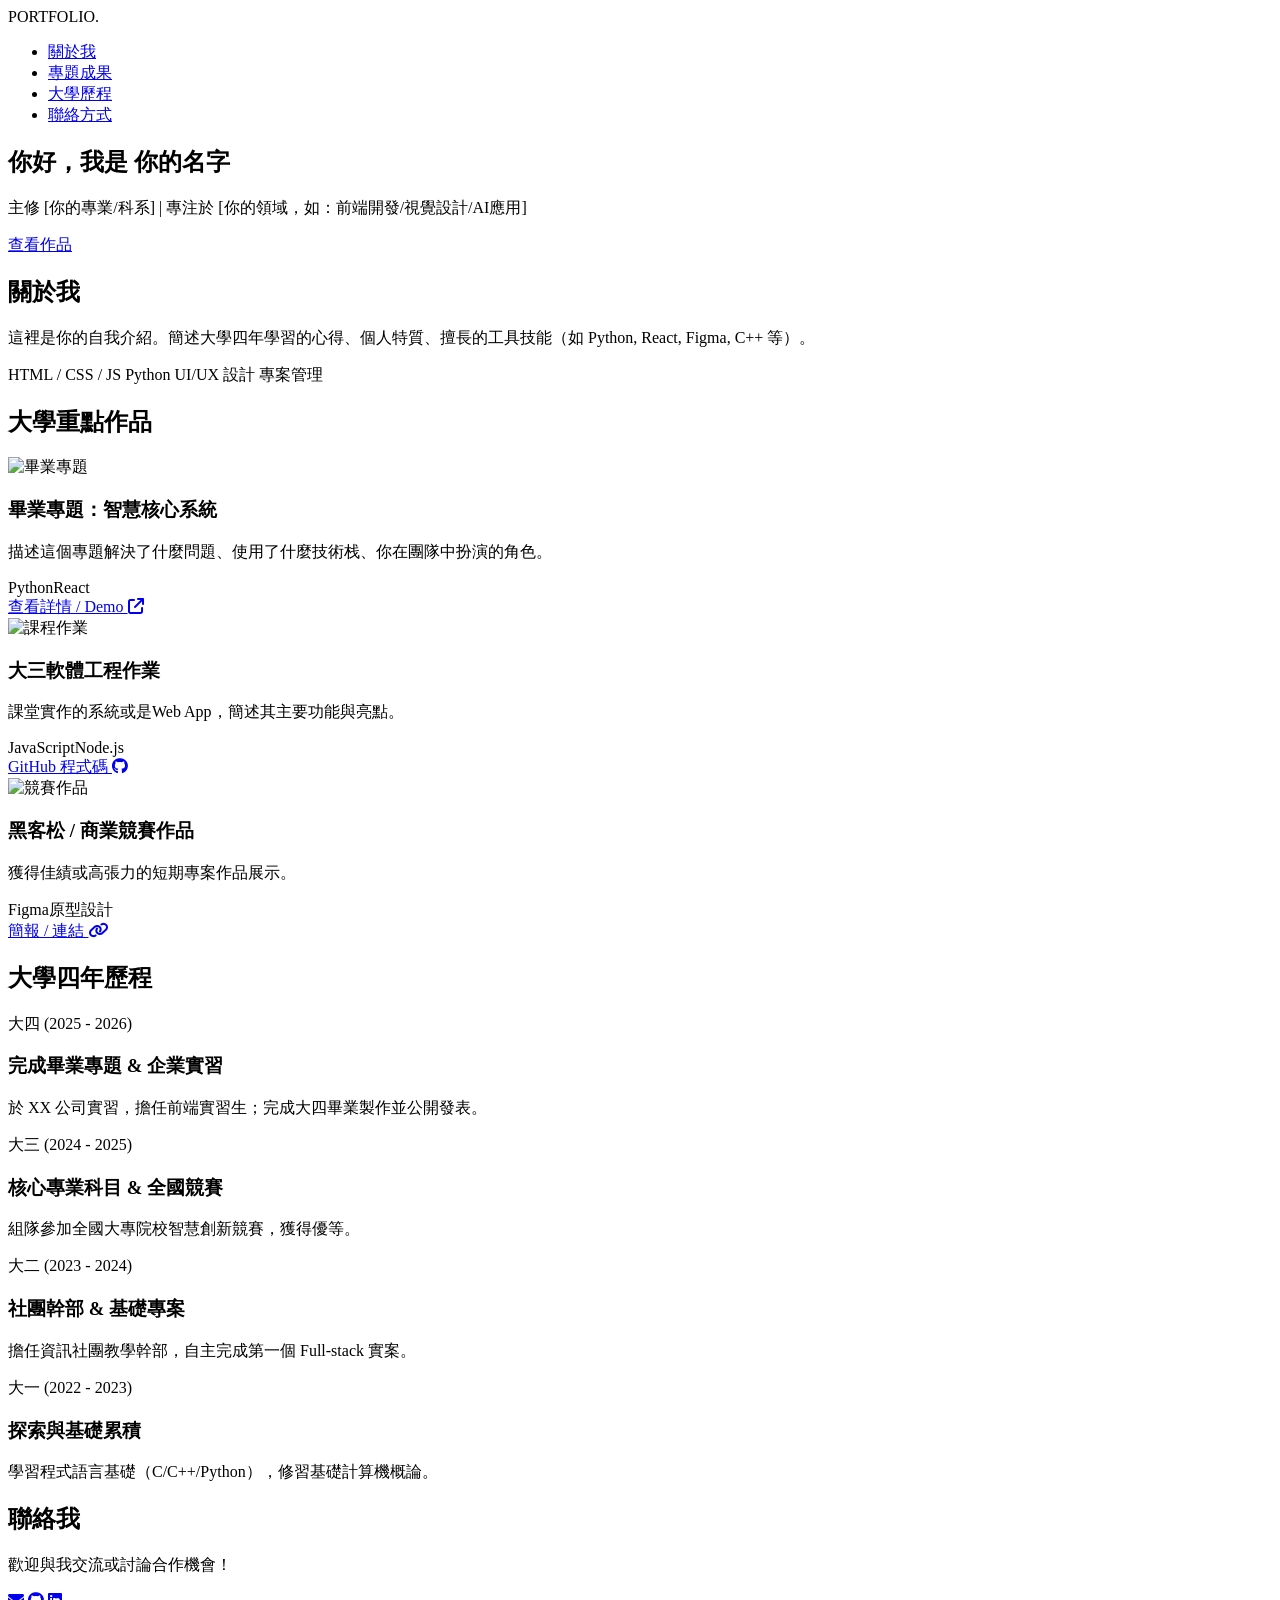
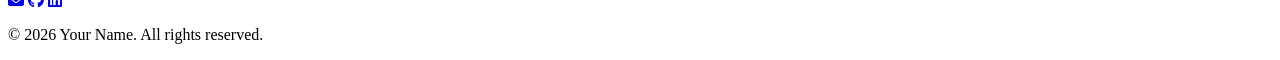
==== index.html @ fae8f598 "Add files via upload" ====
<!DOCTYPE html>
<html lang="zh-Hant">
<head>
  <meta charset="UTF-8">
  <meta name="viewport" content="width=device-width, initial-scale=1.0">
  <title>個人作品集 | Your Name</title>
  <link rel="stylesheet" href="style.css">
  <!-- 引入 FontAwesome 圖示庫 -->
  <link rel="stylesheet" href="https://cdnjs.cloudflare.com/ajax/libs/font-awesome/6.4.0/css/all.min.css">
</head>
<body>

  <!-- 導覽列 -->
  <nav class="navbar">
    <div class="logo">PORTFOLIO.</div>
    <ul class="nav-links">
      <li><a href="#about">關於我</a></li>
      <li><a href="#projects">專題成果</a></li>
      <li><a href="#timeline">大學歷程</a></li>
      <li><a href="#contact">聯絡方式</a></li>
    </ul>
  </nav>

  <!-- Hero 主頁面 -->
  <section id="hero">
    <div class="hero-content">
      <h1>你好，我是 <span class="highlight">你的名字</span></h1>
      <p>主修 [你的專業/科系] | 專注於 [你的領域，如：前端開發/視覺設計/AI應用]</p>
      <a href="#projects" class="btn">查看作品</a>
    </div>
  </section>

  <!-- 關於我 -->
  <section id="about" class="section">
    <h2>關於我</h2>
    <div class="about-container">
      <div class="about-text">
        <p>這裡是你的自我介紹。簡述大學四年學習的心得、個人特質、擅長的工具技能（如 Python, React, Figma, C++ 等）。</p>
        <div class="skills">
          <span class="skill-tag">HTML / CSS / JS</span>
          <span class="skill-tag">Python</span>
          <span class="skill-tag">UI/UX 設計</span>
          <span class="skill-tag">專案管理</span>
        </div>
      </div>
    </div>
  </section>

  <!-- 專題與成果展覽 (Card 樣式) -->
  <section id="projects" class="section bg-light">
    <h2>大學重點作品</h2>
    <div class="project-grid">

      <!-- 作品卡片 1 -->
      <div class="project-card">
        <img src="https://via.placeholder.com/400x250" alt="畢業專題">
        <div class="project-info">
          <h3>畢業專題：智慧核心系統</h3>
          <p>描述這個專題解決了什麼問題、使用了什麼技術栈、你在團隊中扮演的角色。</p>
          <div class="card-tags">
            <span>Python</span><span>React</span>
          </div>
          <a href="#" target="_blank" class="card-link">查看詳情 / Demo <i class="fa-solid fa-arrow-up-right-from-square"></i></a>
        </div>
      </div>

      <!-- 作品卡片 2 -->
      <div class="project-card">
        <img src="https://via.placeholder.com/400x250" alt="課程作業">
        <div class="project-info">
          <h3>大三軟體工程作業</h3>
          <p>課堂實作的系統或是Web App，簡述其主要功能與亮點。</p>
          <div class="card-tags">
            <span>JavaScript</span><span>Node.js</span>
          </div>
          <a href="#" target="_blank" class="card-link">GitHub 程式碼 <i class="fa-brands fa-github"></i></a>
        </div>
      </div>

      <!-- 作品卡片 3 -->
      <div class="project-card">
        <img src="https://via.placeholder.com/400x250" alt="競賽作品">
        <div class="project-info">
          <h3>黑客松 / 商業競賽作品</h3>
          <p>獲得佳績或高張力的短期專案作品展示。</p>
          <div class="card-tags">
            <span>Figma</span><span>原型設計</span>
          </div>
          <a href="#" target="_blank" class="card-link">簡報 / 連結 <i class="fa-solid fa-link"></i></a>
        </div>
      </div>

    </div>
  </section>

  <!-- 四年歷程 (時間軸) -->
  <section id="timeline" class="section">
    <h2>大學四年歷程</h2>
    <div class="timeline-container">
      <div class="timeline-item">
        <div class="timeline-date">大四 (2025 - 2026)</div>
        <div class="timeline-content">
          <h3>完成畢業專題 & 企業實習</h3>
          <p>於 XX 公司實習，擔任前端實習生；完成大四畢業製作並公開發表。</p>
        </div>
      </div>
      <div class="timeline-item">
        <div class="timeline-date">大三 (2024 - 2025)</div>
        <div class="timeline-content">
          <h3>核心專業科目 & 全國競賽</h3>
          <p>組隊參加全國大專院校智慧創新競賽，獲得優等。</p>
        </div>
      </div>
      <div class="timeline-item">
        <div class="timeline-date">大二 (2023 - 2024)</div>
        <div class="timeline-content">
          <h3>社團幹部 & 基礎專案</h3>
          <p>擔任資訊社團教學幹部，自主完成第一個 Full-stack 實案。</p>
        </div>
      </div>
      <div class="timeline-item">
        <div class="timeline-date">大一 (2022 - 2023)</div>
        <div class="timeline-content">
          <h3>探索與基礎累積</h3>
          <p>學習程式語言基礎（C/C++/Python），修習基礎計算機概論。</p>
        </div>
      </div>
    </div>
  </section>

  <!-- 聯絡頁尾 -->
  <footer id="contact">
    <h2>聯絡我</h2>
    <p>歡迎與我交流或討論合作機會！</p>
    <div class="social-links">
      <a href="mailto:your.email@example.com"><i class="fa-solid fa-envelope"></i></a>
      <a href="https://github.com/yourusername" target="_blank"><i class="fa-brands fa-github"></i></a>
      <a href="https://linkedin.com/in/yourusername" target="_blank"><i class="fa-brands fa-linkedin"></i></a>
    </div>
    <p class="copyright">&copy; 2026 Your Name. All rights reserved.</p>
  </footer>

  <script src="script.js"></script>
</body>
</html>
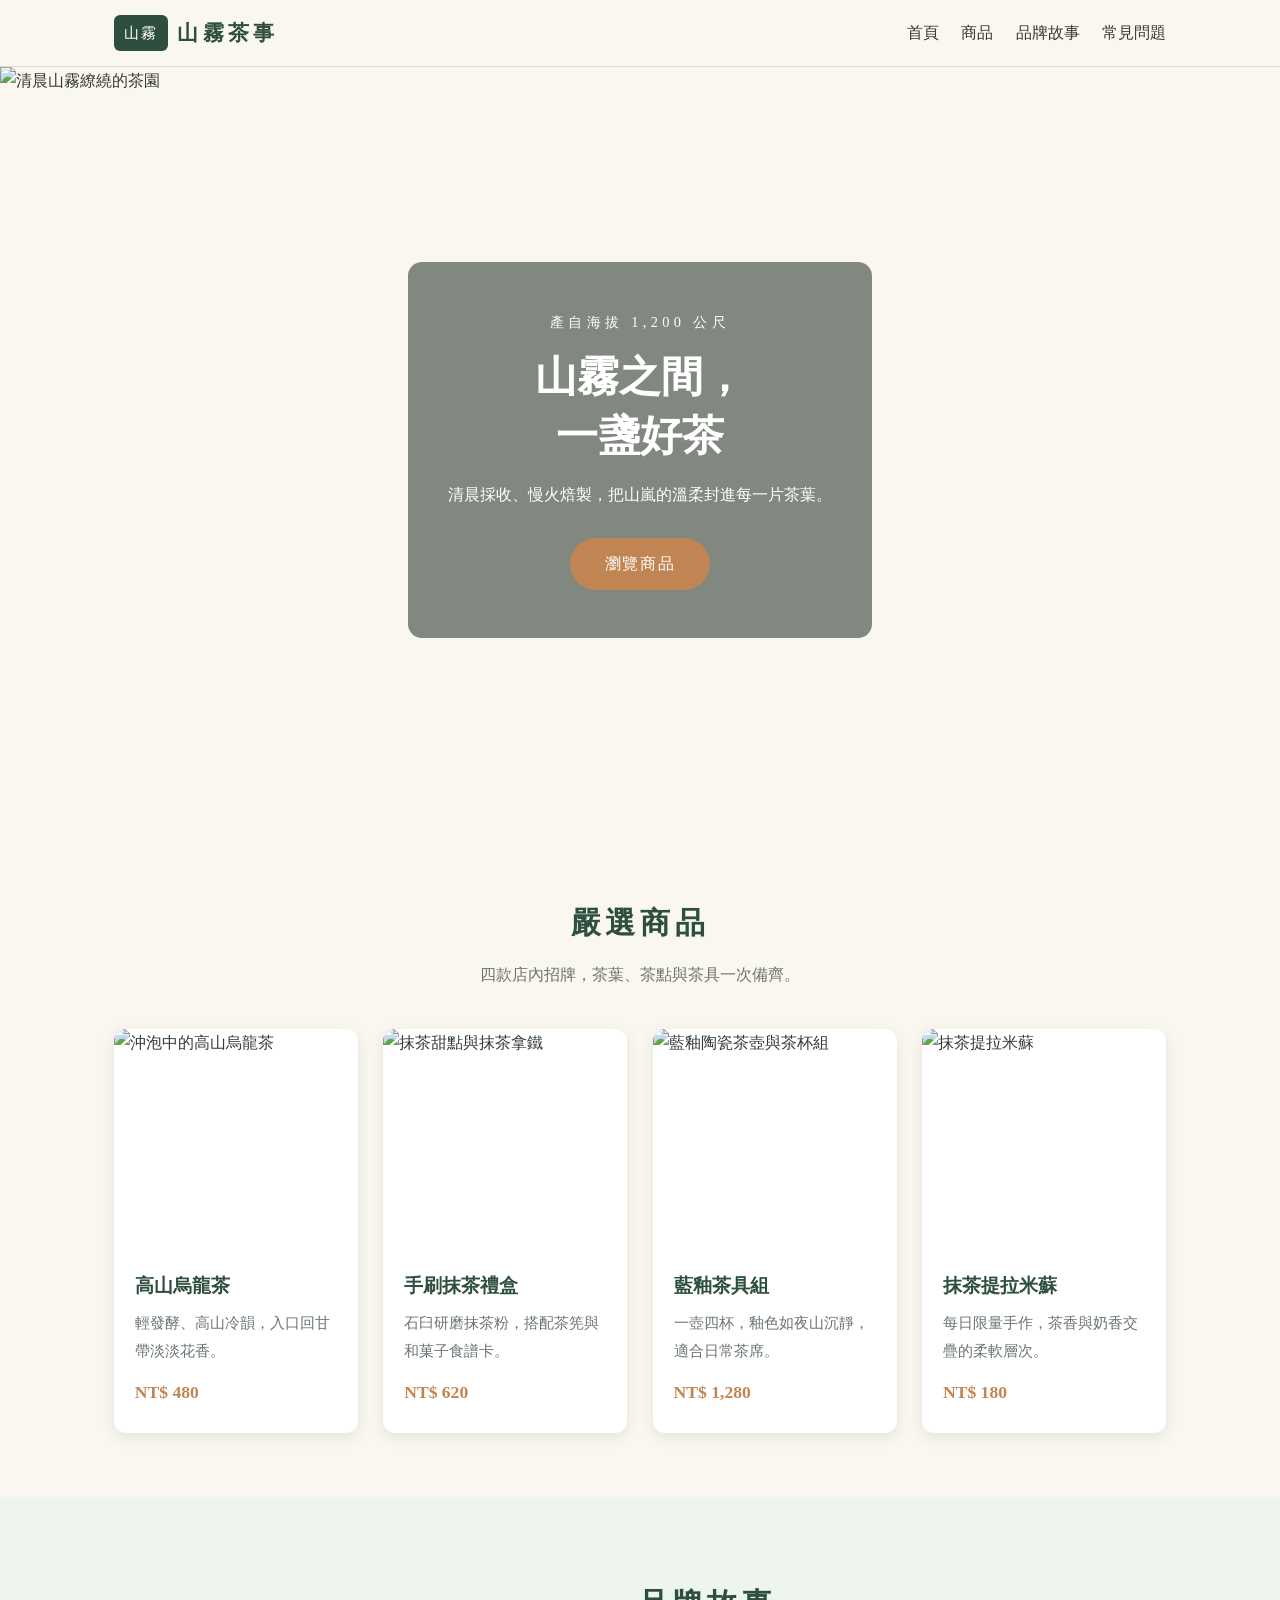
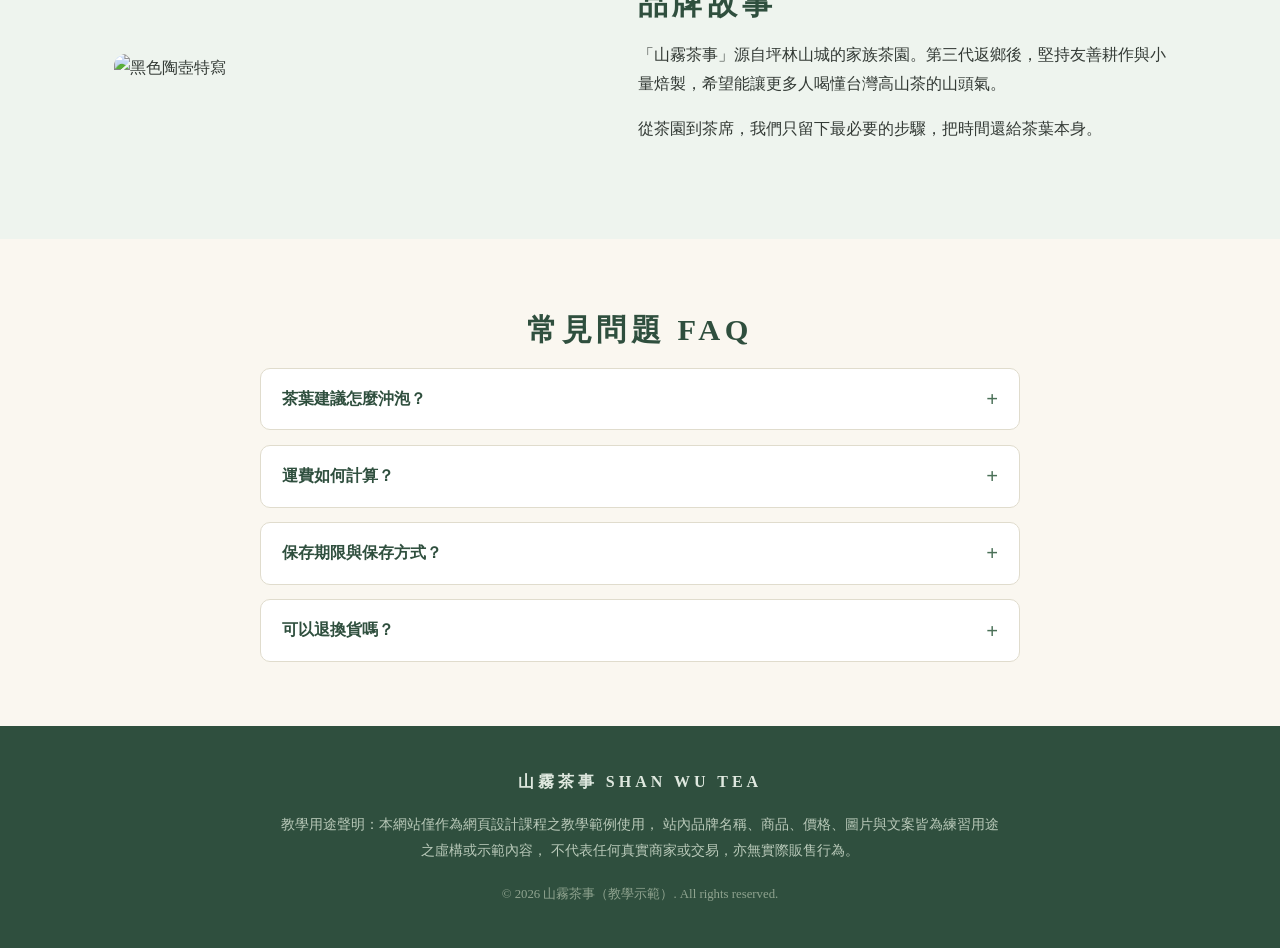
==== commit f6a8ec18: "Add files via upload" ====
--- a/index.html
+++ b/index.html
@@ -3,143 +3,130 @@
 <head>
   <meta charset="UTF-8">
   <meta name="viewport" content="width=device-width, initial-scale=1.0">
-  <title>個人作品集 | Your Name</title>
+  <title>山霧茶事｜高山茶與茶點</title>
   <link rel="stylesheet" href="style.css">
-  <!-- 引入 FontAwesome 圖示庫 -->
-  <link rel="stylesheet" href="https://cdnjs.cloudflare.com/ajax/libs/font-awesome/6.4.0/css/all.min.css">
 </head>
 <body>
 
-  <!-- 導覽列 -->
-  <nav class="navbar">
-    <div class="logo">PORTFOLIO.</div>
-    <ul class="nav-links">
-      <li><a href="#about">關於我</a></li>
-      <li><a href="#projects">專題成果</a></li>
-      <li><a href="#timeline">大學歷程</a></li>
-      <li><a href="#contact">聯絡方式</a></li>
-    </ul>
-  </nav>
+  <!-- 1. 品牌主視覺與導覽 -->
+  <header class="site-header">
+    <nav class="navbar">
+      <a class="brand" href="#top">
+        <span class="brand-mark">山霧</span>
+        <span class="brand-name">山霧茶事</span>
+      </a>
+      <ul class="nav-links">
+        <li><a href="#top">首頁</a></li>
+        <li><a href="#products">商品</a></li>
+        <li><a href="#story">品牌故事</a></li>
+        <li><a href="#faq">常見問題</a></li>
+      </ul>
+    </nav>
+  </header>
 
-  <!-- Hero 主頁面 -->
-  <section id="hero">
-    <div class="hero-content">
-      <h1>你好，我是 <span class="highlight">你的名字</span></h1>
-      <p>主修 [你的專業/科系] | 專注於 [你的領域，如：前端開發/視覺設計/AI應用]</p>
-      <a href="#projects" class="btn">查看作品</a>
+  <section class="hero" id="top">
+    <img class="hero-img" src="images/hero.jpg" alt="清晨山霧繚繞的茶園">
+    <div class="hero-text">
+      <p class="hero-kicker">產自海拔 1,200 公尺</p>
+      <h1>山霧之間，<br>一盞好茶</h1>
+      <p class="hero-desc">清晨採收、慢火焙製，把山嵐的溫柔封進每一片茶葉。</p>
+      <a class="btn" href="#products">瀏覽商品</a>
     </div>
   </section>
 
-  <!-- 關於我 -->
-  <section id="about" class="section">
-    <h2>關於我</h2>
-    <div class="about-container">
-      <div class="about-text">
-        <p>這裡是你的自我介紹。簡述大學四年學習的心得、個人特質、擅長的工具技能（如 Python, React, Figma, C++ 等）。</p>
-        <div class="skills">
-          <span class="skill-tag">HTML / CSS / JS</span>
-          <span class="skill-tag">Python</span>
-          <span class="skill-tag">UI/UX 設計</span>
-          <span class="skill-tag">專案管理</span>
+  <!-- 2. 商品（本地圖片） -->
+  <section class="section" id="products">
+    <h2 class="section-title">嚴選商品</h2>
+    <p class="section-sub">四款店內招牌，茶葉、茶點與茶具一次備齊。</p>
+
+    <div class="card-grid">
+      <article class="card">
+        <img src="images/product-oolong.jpg" alt="沖泡中的高山烏龍茶">
+        <span class="tip">適合族群｜25 歲以上上班族・送禮首選</span>
+        <div class="card-body">
+          <h3>高山烏龍茶</h3>
+          <p>輕發酵、高山冷韻，入口回甘帶淡淡花香。</p>
+          <p class="price">NT$ 480</p>
         </div>
+      </article>
+
+      <article class="card">
+        <img src="images/product-matcha.jpg" alt="抹茶甜點與抹茶拿鐵">
+        <span class="tip">適合族群｜20–45 歲・抹茶愛好者・送禮</span>
+        <div class="card-body">
+          <h3>手刷抹茶禮盒</h3>
+          <p>石臼研磨抹茶粉，搭配茶筅與和菓子食譜卡。</p>
+          <p class="price">NT$ 620</p>
+        </div>
+      </article>
+
+      <article class="card">
+        <img src="images/product-teapot.jpg" alt="藍釉陶瓷茶壺與茶杯組">
+        <span class="tip">適合族群｜30–60 歲・家庭與新居入厝送禮</span>
+        <div class="card-body">
+          <h3>藍釉茶具組</h3>
+          <p>一壺四杯，釉色如夜山沉靜，適合日常茶席。</p>
+          <p class="price">NT$ 1,280</p>
+        </div>
+      </article>
+
+      <article class="card">
+        <img src="images/product-tiramisu.jpg" alt="抹茶提拉米蘇">
+        <span class="tip">適合族群｜全年齡・甜食控・下午茶聚會</span>
+        <div class="card-body">
+          <h3>抹茶提拉米蘇</h3>
+          <p>每日限量手作，茶香與奶香交疊的柔軟層次。</p>
+          <p class="price">NT$ 180</p>
+        </div>
+      </article>
+    </div>
+  </section>
+
+  <!-- 品牌故事 -->
+  <section class="section section-alt" id="story">
+    <div class="story-wrap">
+      <img class="story-img" src="images/story.jpg" alt="黑色陶壺特寫">
+      <div class="story-text">
+        <h2 class="section-title">品牌故事</h2>
+        <p>「山霧茶事」源自坪林山城的家族茶園。第三代返鄉後，堅持友善耕作與小量焙製，希望能讓更多人喝懂台灣高山茶的山頭氣。</p>
+        <p>從茶園到茶席，我們只留下最必要的步驟，把時間還給茶葉本身。</p>
       </div>
     </div>
   </section>
 
-  <!-- 專題與成果展覽 (Card 樣式) -->
-  <section id="projects" class="section bg-light">
-    <h2>大學重點作品</h2>
-    <div class="project-grid">
-
-      <!-- 作品卡片 1 -->
-      <div class="project-card">
-        <img src="https://via.placeholder.com/400x250" alt="畢業專題">
-        <div class="project-info">
-          <h3>畢業專題：智慧核心系統</h3>
-          <p>描述這個專題解決了什麼問題、使用了什麼技術栈、你在團隊中扮演的角色。</p>
-          <div class="card-tags">
-            <span>Python</span><span>React</span>
-          </div>
-          <a href="#" target="_blank" class="card-link">查看詳情 / Demo <i class="fa-solid fa-arrow-up-right-from-square"></i></a>
-        </div>
-      </div>
-
-      <!-- 作品卡片 2 -->
-      <div class="project-card">
-        <img src="https://via.placeholder.com/400x250" alt="課程作業">
-        <div class="project-info">
-          <h3>大三軟體工程作業</h3>
-          <p>課堂實作的系統或是Web App，簡述其主要功能與亮點。</p>
-          <div class="card-tags">
-            <span>JavaScript</span><span>Node.js</span>
-          </div>
-          <a href="#" target="_blank" class="card-link">GitHub 程式碼 <i class="fa-brands fa-github"></i></a>
-        </div>
-      </div>
-
-      <!-- 作品卡片 3 -->
-      <div class="project-card">
-        <img src="https://via.placeholder.com/400x250" alt="競賽作品">
-        <div class="project-info">
-          <h3>黑客松 / 商業競賽作品</h3>
-          <p>獲得佳績或高張力的短期專案作品展示。</p>
-          <div class="card-tags">
-            <span>Figma</span><span>原型設計</span>
-          </div>
-          <a href="#" target="_blank" class="card-link">簡報 / 連結 <i class="fa-solid fa-link"></i></a>
-        </div>
-      </div>
-
+  <!-- 3. FAQ -->
+  <section class="section" id="faq">
+    <h2 class="section-title">常見問題 FAQ</h2>
+    <div class="faq-list">
+      <details>
+        <summary>茶葉建議怎麼沖泡？</summary>
+        <p>以 95°C 熱水沖泡，首泡約 40 秒後出湯，後續每泡依口感酌量增加 10～20 秒。</p>
+      </details>
+      <details>
+        <summary>運費如何計算？</summary>
+        <p>單筆滿 NT$ 1,000 免運，未滿酌收 NT$ 80 常溫運費，外島地區另計。</p>
+      </details>
+      <details>
+        <summary>保存期限與保存方式？</summary>
+        <p>茶葉未開封可保存 18 個月，請置於陰涼乾燥處，開封後建議密封冷藏並盡早飲用完畢。</p>
+      </details>
+      <details>
+        <summary>可以退換貨嗎？</summary>
+        <p>食品類商品除重大瑕疵外不適用七日鑑賞期；若收到商品有破損，請於三日內聯繫客服處理。</p>
+      </details>
     </div>
   </section>
 
-  <!-- 四年歷程 (時間軸) -->
-  <section id="timeline" class="section">
-    <h2>大學四年歷程</h2>
-    <div class="timeline-container">
-      <div class="timeline-item">
-        <div class="timeline-date">大四 (2025 - 2026)</div>
-        <div class="timeline-content">
-          <h3>完成畢業專題 & 企業實習</h3>
-          <p>於 XX 公司實習，擔任前端實習生；完成大四畢業製作並公開發表。</p>
-        </div>
-      </div>
-      <div class="timeline-item">
-        <div class="timeline-date">大三 (2024 - 2025)</div>
-        <div class="timeline-content">
-          <h3>核心專業科目 & 全國競賽</h3>
-          <p>組隊參加全國大專院校智慧創新競賽，獲得優等。</p>
-        </div>
-      </div>
-      <div class="timeline-item">
-        <div class="timeline-date">大二 (2023 - 2024)</div>
-        <div class="timeline-content">
-          <h3>社團幹部 & 基礎專案</h3>
-          <p>擔任資訊社團教學幹部，自主完成第一個 Full-stack 實案。</p>
-        </div>
-      </div>
-      <div class="timeline-item">
-        <div class="timeline-date">大一 (2022 - 2023)</div>
-        <div class="timeline-content">
-          <h3>探索與基礎累積</h3>
-          <p>學習程式語言基礎（C/C++/Python），修習基礎計算機概論。</p>
-        </div>
-      </div>
-    </div>
-  </section>
-
-  <!-- 聯絡頁尾 -->
-  <footer id="contact">
-    <h2>聯絡我</h2>
-    <p>歡迎與我交流或討論合作機會！</p>
-    <div class="social-links">
-      <a href="mailto:your.email@example.com"><i class="fa-solid fa-envelope"></i></a>
-      <a href="https://github.com/yourusername" target="_blank"><i class="fa-brands fa-github"></i></a>
-      <a href="https://linkedin.com/in/yourusername" target="_blank"><i class="fa-brands fa-linkedin"></i></a>
-    </div>
-    <p class="copyright">&copy; 2026 Your Name. All rights reserved.</p>
+  <!-- 頁尾：教學用途聲明 -->
+  <footer class="site-footer">
+    <p class="footer-brand">山霧茶事 SHAN WU TEA</p>
+    <p class="disclaimer">
+      教學用途聲明：本網站僅作為網頁設計課程之教學範例使用，
+      站內品牌名稱、商品、價格、圖片與文案皆為練習用途之虛構或示範內容，
+      不代表任何真實商家或交易，亦無實際販售行為。
+    </p>
+    <p class="copyright">© 2026 山霧茶事（教學示範）. All rights reserved.</p>
   </footer>
 
-  <script src="script.js"></script>
 </body>
-</html>+</html>
--- a/style.css
+++ b/style.css
@@ -0,0 +1,433 @@
+/* ===== 全站基礎 ===== */
+* {
+  margin: 0;
+  padding: 0;
+  box-sizing: border-box;
+}
+
+:root {
+  --green-dark: #2f4f3e;
+  --green-mid: #4a7057;
+  --green-light: #eef4ee;
+  --cream: #faf7f0;
+  --text: #333a35;
+  --text-light: #6b756e;
+  --accent: #c08552;
+}
+
+html {
+  scroll-behavior: smooth;
+}
+
+body {
+  font-family: "Noto Serif TC", "PingFang TC", "Microsoft JhengHei", serif;
+  color: var(--text);
+  background: var(--cream);
+  line-height: 1.8;
+}
+
+img {
+  max-width: 100%;
+  display: block;
+}
+
+/* ===== 導覽列 ===== */
+.site-header {
+  position: sticky;
+  top: 0;
+  z-index: 100;
+  background: rgba(250, 247, 240, 0.95);
+  border-bottom: 1px solid #e3ddd0;
+}
+
+.navbar {
+  max-width: 1100px;
+  margin: 0 auto;
+  padding: 0.9rem 1.5rem;
+  display: flex;
+  align-items: center;
+  justify-content: space-between;
+  flex-wrap: wrap;
+  gap: 0.5rem;
+}
+
+.brand {
+  display: flex;
+  align-items: center;
+  gap: 0.6rem;
+  text-decoration: none;
+  color: var(--green-dark);
+}
+
+.brand-mark {
+  background: var(--green-dark);
+  color: #fff;
+  padding: 0.25rem 0.6rem;
+  border-radius: 6px;
+  font-size: 0.95rem;
+  letter-spacing: 0.15em;
+}
+
+.brand-name {
+  font-size: 1.3rem;
+  font-weight: 700;
+  letter-spacing: 0.2em;
+}
+
+.nav-links {
+  list-style: none;
+  display: flex;
+  gap: 1.4rem;
+  flex-wrap: wrap;
+}
+
+.nav-links a {
+  text-decoration: none;
+  color: var(--text);
+  font-size: 1rem;
+  padding-bottom: 2px;
+  border-bottom: 2px solid transparent;
+  transition: color 0.2s, border-color 0.2s;
+}
+
+.nav-links a:hover {
+  color: var(--green-mid);
+  border-bottom-color: var(--green-mid);
+}
+
+/* ===== 主視覺 ===== */
+.hero {
+  position: relative;
+  min-height: 85vh;
+  display: flex;
+  align-items: center;
+  justify-content: center;
+  overflow: hidden;
+}
+
+.hero-img {
+  position: absolute;
+  inset: 0;
+  width: 100%;
+  height: 100%;
+  object-fit: cover;
+}
+
+.hero-text {
+  position: relative;
+  z-index: 2;
+  text-align: center;
+  color: #fff;
+  background: rgba(31, 46, 38, 0.55);
+  padding: 3rem 2.5rem;
+  border-radius: 14px;
+  max-width: 640px;
+  margin: 2rem 1rem;
+}
+
+.hero-kicker {
+  letter-spacing: 0.3em;
+  font-size: 0.9rem;
+  margin-bottom: 0.8rem;
+}
+
+.hero-text h1 {
+  font-size: 2.6rem;
+  line-height: 1.4;
+  margin-bottom: 1rem;
+}
+
+.hero-desc {
+  margin-bottom: 1.8rem;
+}
+
+.btn {
+  display: inline-block;
+  background: var(--accent);
+  color: #fff;
+  text-decoration: none;
+  padding: 0.7rem 2.2rem;
+  border-radius: 30px;
+  letter-spacing: 0.1em;
+  transition: background 0.2s;
+}
+
+.btn:hover {
+  background: #a96f3f;
+}
+
+/* ===== 商品懸浮標籤（適合族群）===== */
+.card {
+  position: relative;
+}
+
+.tip {
+  position: absolute;
+  top: 14px;
+  left: 14px;
+  z-index: 5;
+  background: rgba(47, 79, 62, 0.92);
+  color: #fff;
+  font-size: 0.82rem;
+  letter-spacing: 0.05em;
+  padding: 0.45rem 0.85rem;
+  border-radius: 20px;
+  box-shadow: 0 4px 10px rgba(0, 0, 0, 0.25);
+  /* 預設隱藏，僅在商品卡片被游標停留時浮現 */
+  opacity: 0;
+  transform: translateY(-8px);
+  transition: opacity 0.25s ease, transform 0.25s ease;
+  pointer-events: none;
+  max-width: calc(100% - 28px);
+}
+
+/* 小箭頭，讓標籤有浮動感 */
+.tip::after {
+  content: "";
+  position: absolute;
+  top: 100%;
+  left: 24px;
+  border: 6px solid transparent;
+  border-top-color: rgba(47, 79, 62, 0.92);
+}
+
+.card:hover .tip {
+  opacity: 1;
+  transform: translateY(0);
+}
+
+/* 觸控裝置（手機／平板）沒有 hover，改為常駐顯示 */
+@media (hover: none) {
+  .tip {
+    position: static;
+    display: inline-block;
+    margin: 0 0 0.6rem 0;
+    opacity: 1;
+    transform: none;
+  }
+
+  .tip::after {
+    display: none;
+  }
+}
+
+/* ===== 通用區塊 ===== */
+.section {
+  max-width: 1100px;
+  margin: 0 auto;
+  padding: 4rem 1.5rem;
+}
+
+.section-alt {
+  max-width: 100%;
+  background: var(--green-light);
+}
+
+.section-title {
+  text-align: center;
+  color: var(--green-dark);
+  font-size: 1.9rem;
+  letter-spacing: 0.15em;
+  margin-bottom: 0.6rem;
+}
+
+.section-sub {
+  text-align: center;
+  color: var(--text-light);
+  margin-bottom: 2.5rem;
+}
+
+/* ===== 商品卡片 ===== */
+.card-grid {
+  display: grid;
+  grid-template-columns: repeat(auto-fit, minmax(240px, 1fr));
+  gap: 1.6rem;
+}
+
+.card {
+  background: #fff;
+  border-radius: 12px;
+  overflow: hidden;
+  box-shadow: 0 4px 14px rgba(47, 79, 62, 0.12);
+  transition: transform 0.2s, box-shadow 0.2s;
+}
+
+.card:hover {
+  transform: translateY(-6px);
+  box-shadow: 0 10px 22px rgba(47, 79, 62, 0.18);
+}
+
+.card img {
+  width: 100%;
+  height: 220px;
+  object-fit: cover;
+}
+
+.card-body {
+  padding: 1.2rem 1.3rem 1.5rem;
+}
+
+.card-body h3 {
+  color: var(--green-dark);
+  font-size: 1.2rem;
+  margin-bottom: 0.4rem;
+}
+
+.card-body p {
+  color: var(--text-light);
+  font-size: 0.95rem;
+}
+
+.price {
+  margin-top: 0.8rem;
+  color: var(--accent) !important;
+  font-weight: 700;
+  font-size: 1.1rem !important;
+}
+
+/* ===== 品牌故事 ===== */
+.story-wrap {
+  max-width: 1100px;
+  margin: 0 auto;
+  display: flex;
+  align-items: center;
+  gap: 2.5rem;
+  padding: 1rem 1.5rem;
+}
+
+.story-img {
+  width: 46%;
+  border-radius: 12px;
+  object-fit: cover;
+}
+
+.story-text {
+  flex: 1;
+}
+
+.story-text .section-title {
+  text-align: left;
+}
+
+.story-text p {
+  margin-bottom: 1rem;
+  color: var(--text);
+}
+
+/* ===== FAQ ===== */
+.faq-list {
+  max-width: 760px;
+  margin: 0 auto;
+  display: flex;
+  flex-direction: column;
+  gap: 0.9rem;
+}
+
+.faq-list details {
+  background: #fff;
+  border: 1px solid #e0dccd;
+  border-radius: 10px;
+  padding: 1rem 1.3rem;
+}
+
+.faq-list summary {
+  cursor: pointer;
+  font-weight: 700;
+  color: var(--green-dark);
+  list-style: none;
+  position: relative;
+  padding-right: 1.6rem;
+}
+
+.faq-list summary::after {
+  content: "+";
+  position: absolute;
+  right: 0;
+  top: 50%;
+  transform: translateY(-50%);
+  color: var(--green-mid);
+  font-size: 1.3rem;
+}
+
+.faq-list details[open] summary::after {
+  content: "−";
+}
+
+.faq-list details p {
+  margin-top: 0.7rem;
+  color: var(--text-light);
+  font-size: 0.95rem;
+}
+
+/* ===== 頁尾 ===== */
+.site-footer {
+  background: var(--green-dark);
+  color: #dfe8df;
+  text-align: center;
+  padding: 2.6rem 1.5rem;
+}
+
+.footer-brand {
+  letter-spacing: 0.25em;
+  font-weight: 700;
+  margin-bottom: 1rem;
+}
+
+.disclaimer {
+  max-width: 720px;
+  margin: 0 auto 1.2rem;
+  font-size: 0.85rem;
+  color: #b9c9b9;
+  line-height: 1.9;
+}
+
+.copyright {
+  font-size: 0.8rem;
+  color: #8fa38f;
+}
+
+/* ===== 手機版（<= 768px）===== */
+@media (max-width: 768px) {
+  .navbar {
+    justify-content: center;
+    padding: 0.8rem 1rem;
+  }
+
+  .nav-links {
+    justify-content: center;
+    gap: 1rem;
+  }
+
+  .hero {
+    min-height: 70vh;
+  }
+
+  .hero-text {
+    padding: 2rem 1.4rem;
+  }
+
+  .hero-text h1 {
+    font-size: 1.9rem;
+  }
+
+  .section {
+    padding: 3rem 1.2rem;
+  }
+
+  .section-title {
+    font-size: 1.5rem;
+  }
+
+  .story-wrap {
+    flex-direction: column;
+    gap: 1.6rem;
+  }
+
+  .story-img {
+    width: 100%;
+  }
+
+  .story-text .section-title {
+    text-align: center;
+  }
+}
